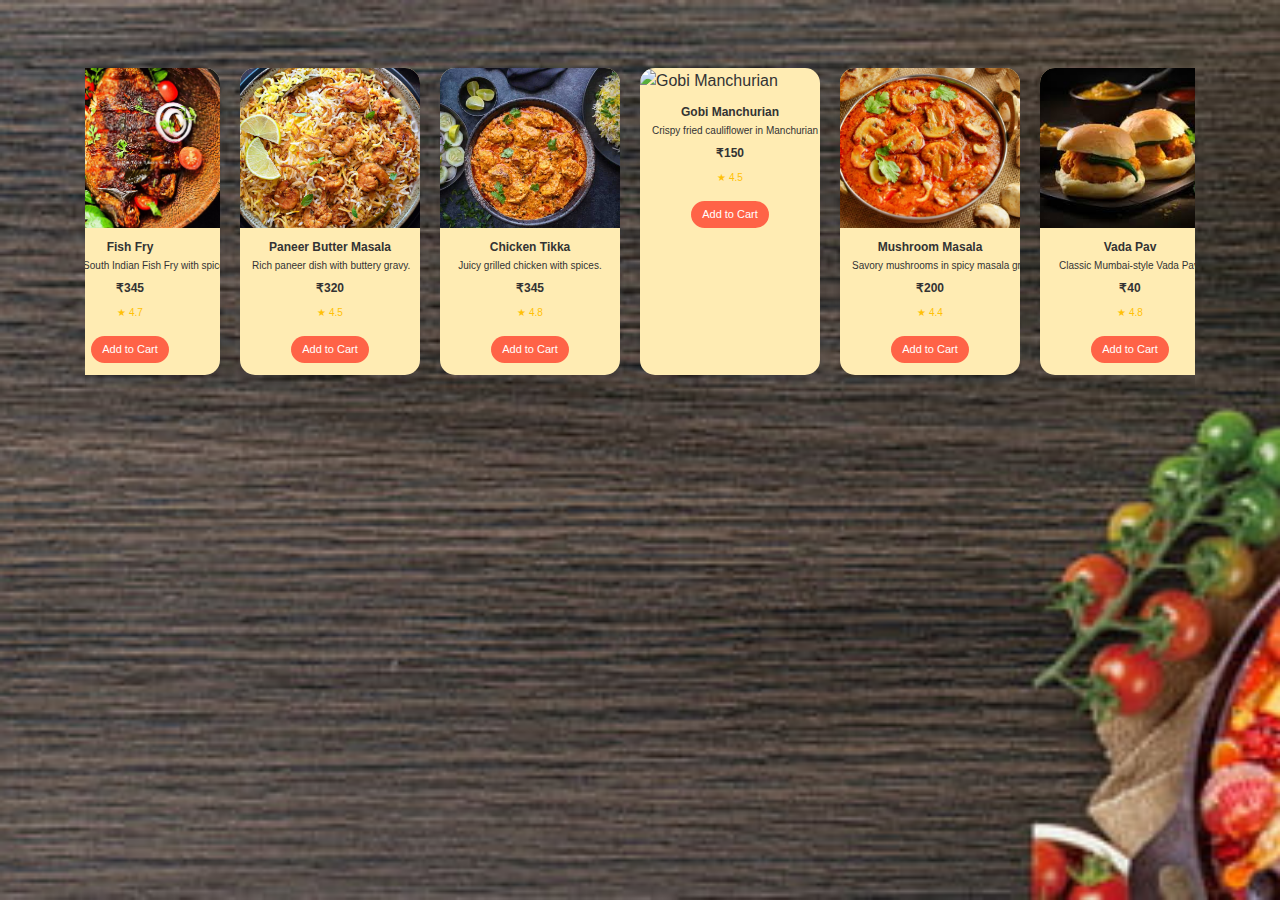
==== items.html @ 77c0eb19 "second-1" ====
<!DOCTYPE html>
<html lang="en">

<head>
    <meta charset="UTF-8">
    <meta name="viewport" content="width=device-width, initial-scale=1.0">
    <title>Scrollable Menu with Animation</title>
    <link rel="stylesheet" href="https://stackpath.bootstrapcdn.com/bootstrap/4.5.2/css/bootstrap.min.css">
    <style>
        body {
            background: url('background-3.jpg') no-repeat center center fixed;
            background-size: cover;
            font-family: Arial, sans-serif;
            color: #333;
        }
        
        .overlay {
            position: absolute;
            top: 0;
            left: 0;
            width: 100%;
            height: 100%;
            background-color: rgba(255, 255, 255, 0.7);
            z-index: -1;
        }
        
        .scroll-container {
            display: flex;
            justify-content: center;
            overflow-x: auto;
            width: 100%;
            max-width: 100%;
            padding: 20px 0;
            white-space: nowrap;
        }
        
        .scroll-content {
            display: inline-flex;
            animation: scroll-left 20s linear infinite;
        }
        
        .scroll-container:hover .scroll-content {
            animation-play-state: paused;
        }
        
        @keyframes scroll-left {
            0% {
                transform: translateX(100%);
            }
            100% {
                transform: translateX(-100%);
            }
        }
        
        .card {
            display: inline-block;
            border: none;
            border-radius: 15px;
            overflow: hidden;
            box-shadow: 0 8px 16px rgba(0, 0, 0, 0.15);
            width: 180px;
            margin-right: 20px;
            background: #FFECB3;
            transition: transform 0.3s;
        }
        
        .card:hover {
            transform: scale(1.05);
        }
        
        .card-img-top {
            height: 160px;
            object-fit: cover;
        }
        
        .card-body {
            color: #333;
            text-align: center;
            padding: 12px;
        }
        
        .card-title {
            font-size: 12px;
            font-weight: 600;
            margin-bottom: 4px;
        }
        
        .card-text {
            font-size: 10px;
            margin-bottom: 6px;
        }
        
        .price {
            font-weight: bold;
            font-size: 12px;
            color: #333;
            margin-bottom: 8px;
        }
        
        .rating {
            color: #FFC107;
            font-size: 10px;
            margin-top: 4px;
        }
        
        .btn-custom {
            background-color: #FF6347;
            color: #fff;
            border-radius: 20px;
            padding: 4px 10px;
            font-size: 11px;
            transition: background-color 0.3s;
        }
        
        .btn-custom:hover {
            background-color: #ff4b3a;
        }
    </style>

</head>

<body>
    <div class="container my-5">
        <div class="scroll-container">
            <div class="scroll-content">
                <!-- Card 1 -->
                <div class="card">
                    <img src="cb.jpg" class="card-img-top" alt="Chicken Biryani">
                    <div class="card-body">
                        <h5 class="card-title">Chicken Biryani</h5>
                        <p class="card-text">Delicious South Indian Biryani with spices.</p>
                        <p class="price">₹280</p>
                        <p class="rating">★ 4.5</p>
                        <button class="btn btn-custom">Add to Cart</button>
                    </div>
                </div>
                <!-- Card 2 -->
                <div class="card">
                    <img src="fish.jpg" class="card-img-top" alt="Fish Fry">
                    <div class="card-body">
                        <h5 class="card-title">Fish Fry</h5>
                        <p class="card-text">Crispy South Indian Fish Fry with spices.</p>
                        <p class="price">₹345</p>
                        <p class="rating">★ 4.7</p>
                        <button class="btn btn-custom">Add to Cart</button>
                    </div>
                </div>
                <!-- Card 3 -->
                <div class="card">
                    <img src="pb.jpg" class="card-img-top" alt="Paneer Butter Masala">
                    <div class="card-body">
                        <h5 class="card-title">Paneer Butter Masala</h5>
                        <p class="card-text">Rich paneer dish with buttery gravy.</p>
                        <p class="price">₹320</p>
                        <p class="rating">★ 4.5</p>
                        <button class="btn btn-custom">Add to Cart</button>
                    </div>
                </div>
                <!-- Card 4 -->
                <div class="card">
                    <img src="tikka.jpg" class="card-img-top" alt="Chicken Tikka">
                    <div class="card-body">
                        <h5 class="card-title">Chicken Tikka</h5>
                        <p class="card-text">Juicy grilled chicken with spices.</p>
                        <p class="price">₹345</p>
                        <p class="rating">★ 4.8</p>
                        <button class="btn btn-custom">Add to Cart</button>
                    </div>
                </div>
                <!-- Card 5 -->
                <div class="card">
                    <img src="gobi.jpg" class="card-img-top" alt="Gobi Manchurian">
                    <div class="card-body">
                        <h5 class="card-title">Gobi Manchurian</h5>
                        <p class="card-text">Crispy fried cauliflower in Manchurian sauce.</p>
                        <p class="price">₹150</p>
                        <p class="rating">★ 4.5</p>
                        <button class="btn btn-custom">Add to Cart</button>
                    </div>
                </div>
                <!-- Card 6 -->
                <div class="card">
                    <img src="mushroom.jpg" class="card-img-top" alt="Mushroom Masala">
                    <div class="card-body">
                        <h5 class="card-title">Mushroom Masala</h5>
                        <p class="card-text">Savory mushrooms in spicy masala gravy.</p>
                        <p class="price">₹200</p>
                        <p class="rating">★ 4.4</p>
                        <button class="btn btn-custom">Add to Cart</button>
                    </div>
                </div>
                <!-- Card 7 -->
                <div class="card">
                    <img src="vada-pav.jpg" class="card-img-top" alt="Vada Pav">
                    <div class="card-body">
                        <h5 class="card-title">Vada Pav</h5>
                        <p class="card-text">Classic Mumbai-style Vada Pav.</p>
                        <p class="price">₹40</p>
                        <p class="rating">★ 4.8</p>
                        <button class="btn btn-custom">Add to Cart</button>
                    </div>
                </div>
                <!-- Card 8 -->
                <div class="card">
                    <img src="paneer.jpg" class="card-img-top" alt="Paneer Butter Masala">
                    <div class="card-body">
                        <h5 class="card-title">Paneer Butter Masala</h5>
                        <p class="card-text">Tasty Paneer Butter Masala blended with spices.</p>
                        <p class="price">₹229</p>
                        <p class="rating">★ 4.4</p>
                        <button class="btn btn-custom">Add to Cart</button>
                    </div>
                </div>
            </div>
        </div>
    </div>
</body>

</html>
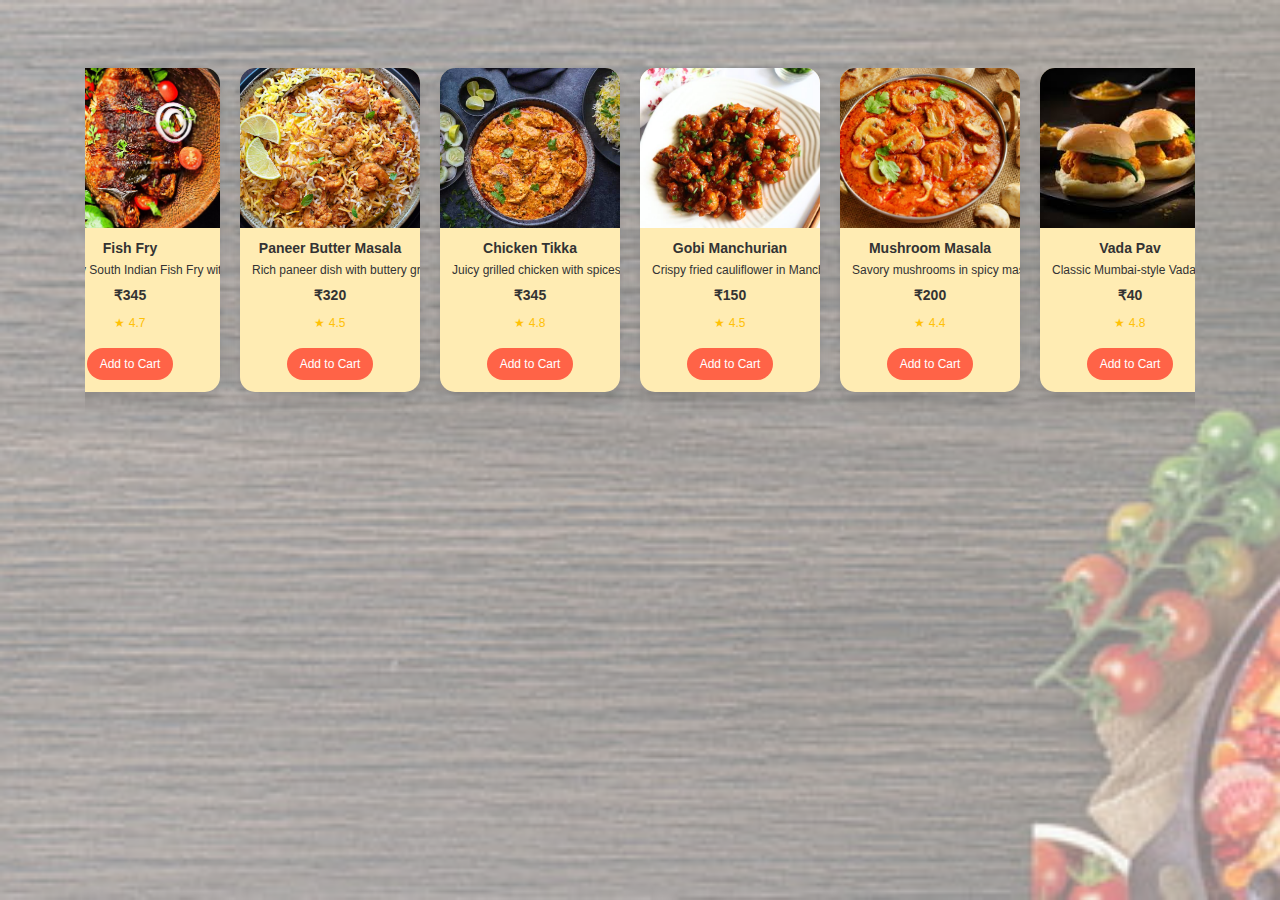
==== commit fa95c52c: "final" ====
--- a/items.html
+++ b/items.html
@@ -20,7 +20,7 @@
             left: 0;
             width: 100%;
             height: 100%;
-            background-color: rgba(255, 255, 255, 0.7);
+            background-color: rgba(255, 255, 255, 0.5);
             z-index: -1;
         }
         
@@ -32,11 +32,12 @@
             max-width: 100%;
             padding: 20px 0;
             white-space: nowrap;
+            scrollbar-width: thin;
         }
         
         .scroll-content {
             display: inline-flex;
-            animation: scroll-left 20s linear infinite;
+            animation: scroll-left 15s linear infinite;
         }
         
         .scroll-container:hover .scroll-content {
@@ -80,26 +81,26 @@
         }
         
         .card-title {
-            font-size: 12px;
+            font-size: 14px;
             font-weight: 600;
             margin-bottom: 4px;
         }
         
         .card-text {
-            font-size: 10px;
+            font-size: 12px;
             margin-bottom: 6px;
         }
         
         .price {
             font-weight: bold;
-            font-size: 12px;
+            font-size: 14px;
             color: #333;
             margin-bottom: 8px;
         }
         
         .rating {
             color: #FFC107;
-            font-size: 10px;
+            font-size: 12px;
             margin-top: 4px;
         }
         
@@ -107,8 +108,8 @@
             background-color: #FF6347;
             color: #fff;
             border-radius: 20px;
-            padding: 4px 10px;
-            font-size: 11px;
+            padding: 6px 12px;
+            font-size: 12px;
             transition: background-color 0.3s;
         }
         
@@ -120,6 +121,7 @@
 </head>
 
 <body>
+    <div class="overlay"></div>
     <div class="container my-5">
         <div class="scroll-container">
             <div class="scroll-content">
@@ -169,7 +171,7 @@
                 </div>
                 <!-- Card 5 -->
                 <div class="card">
-                    <img src="gobi.jpg" class="card-img-top" alt="Gobi Manchurian">
+                    <img src="Gobi.jpg" class="card-img-top" alt="Gobi Manchurian">
                     <div class="card-body">
                         <h5 class="card-title">Gobi Manchurian</h5>
                         <p class="card-text">Crispy fried cauliflower in Manchurian sauce.</p>
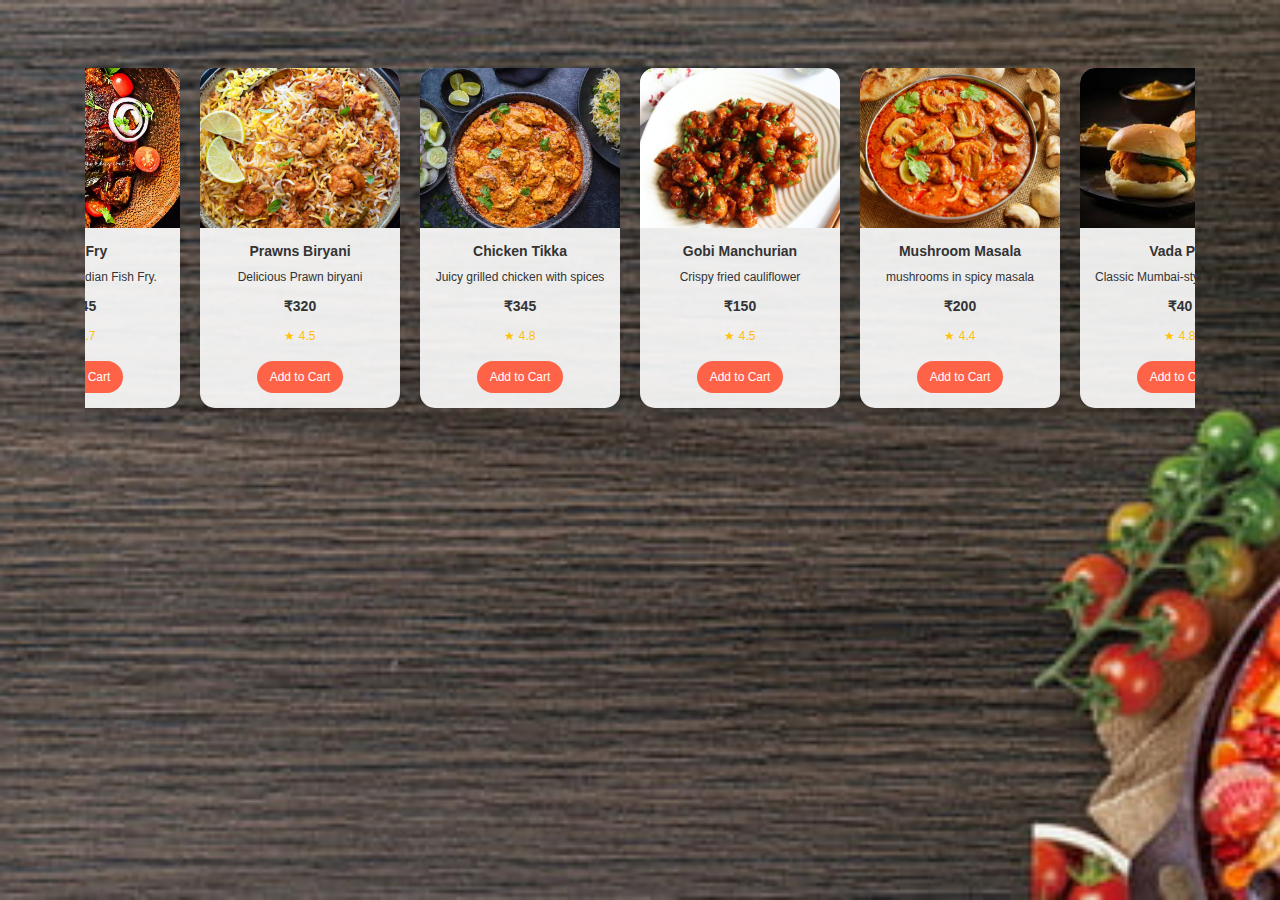
==== commit 37666f1d: "final1" ====
--- a/items.html
+++ b/items.html
@@ -14,16 +14,6 @@
             color: #333;
         }
         
-        .overlay {
-            position: absolute;
-            top: 0;
-            left: 0;
-            width: 100%;
-            height: 100%;
-            background-color: rgba(255, 255, 255, 0.5);
-            z-index: -1;
-        }
-        
         .scroll-container {
             display: flex;
             justify-content: center;
@@ -37,7 +27,7 @@
         
         .scroll-content {
             display: inline-flex;
-            animation: scroll-left 15s linear infinite;
+            animation: scroll-left 18s linear infinite;
         }
         
         .scroll-container:hover .scroll-content {
@@ -59,14 +49,15 @@
             border-radius: 15px;
             overflow: hidden;
             box-shadow: 0 8px 16px rgba(0, 0, 0, 0.15);
-            width: 180px;
+            width: 200px;
             margin-right: 20px;
-            background: #FFECB3;
-            transition: transform 0.3s;
+            background: rgba(255, 255, 255, 0.9);
+            transition: transform 0.5s, background 0.3s;
         }
         
         .card:hover {
             transform: scale(1.05);
+            background: rgba(255, 255, 255, 1);
         }
         
         .card-img-top {
@@ -77,25 +68,25 @@
         .card-body {
             color: #333;
             text-align: center;
-            padding: 12px;
+            padding: 15px;
         }
         
         .card-title {
             font-size: 14px;
             font-weight: 600;
-            margin-bottom: 4px;
+            margin-bottom: 8px;
         }
         
         .card-text {
             font-size: 12px;
-            margin-bottom: 6px;
+            margin-bottom: 10px;
         }
         
         .price {
             font-weight: bold;
             font-size: 14px;
             color: #333;
-            margin-bottom: 8px;
+            margin-bottom: 10px;
         }
         
         .rating {
@@ -117,11 +108,9 @@
             background-color: #ff4b3a;
         }
     </style>
-
 </head>
 
 <body>
-    <div class="overlay"></div>
     <div class="container my-5">
         <div class="scroll-container">
             <div class="scroll-content">
@@ -130,7 +119,7 @@
                     <img src="cb.jpg" class="card-img-top" alt="Chicken Biryani">
                     <div class="card-body">
                         <h5 class="card-title">Chicken Biryani</h5>
-                        <p class="card-text">Delicious South Indian Biryani with spices.</p>
+                        <p class="card-text">Delicious South Indian Biryani.</p>
                         <p class="price">₹280</p>
                         <p class="rating">★ 4.5</p>
                         <button class="btn btn-custom">Add to Cart</button>
@@ -141,7 +130,7 @@
                     <img src="fish.jpg" class="card-img-top" alt="Fish Fry">
                     <div class="card-body">
                         <h5 class="card-title">Fish Fry</h5>
-                        <p class="card-text">Crispy South Indian Fish Fry with spices.</p>
+                        <p class="card-text">Crispy South Indian Fish Fry.</p>
                         <p class="price">₹345</p>
                         <p class="rating">★ 4.7</p>
                         <button class="btn btn-custom">Add to Cart</button>
@@ -149,10 +138,10 @@
                 </div>
                 <!-- Card 3 -->
                 <div class="card">
-                    <img src="pb.jpg" class="card-img-top" alt="Paneer Butter Masala">
-                    <div class="card-body">
-                        <h5 class="card-title">Paneer Butter Masala</h5>
-                        <p class="card-text">Rich paneer dish with buttery gravy.</p>
+                    <img src="pb.jpg" class="card-img-top" alt="Prawns Biryani">
+                    <div class="card-body">
+                        <h5 class="card-title">Prawns Biryani</h5>
+                        <p class="card-text">Delicious Prawn biryani</p>
                         <p class="price">₹320</p>
                         <p class="rating">★ 4.5</p>
                         <button class="btn btn-custom">Add to Cart</button>
@@ -163,7 +152,7 @@
                     <img src="tikka.jpg" class="card-img-top" alt="Chicken Tikka">
                     <div class="card-body">
                         <h5 class="card-title">Chicken Tikka</h5>
-                        <p class="card-text">Juicy grilled chicken with spices.</p>
+                        <p class="card-text">Juicy grilled chicken with spices</p>
                         <p class="price">₹345</p>
                         <p class="rating">★ 4.8</p>
                         <button class="btn btn-custom">Add to Cart</button>
@@ -174,7 +163,7 @@
                     <img src="Gobi.jpg" class="card-img-top" alt="Gobi Manchurian">
                     <div class="card-body">
                         <h5 class="card-title">Gobi Manchurian</h5>
-                        <p class="card-text">Crispy fried cauliflower in Manchurian sauce.</p>
+                        <p class="card-text">Crispy fried cauliflower</p>
                         <p class="price">₹150</p>
                         <p class="rating">★ 4.5</p>
                         <button class="btn btn-custom">Add to Cart</button>
@@ -185,7 +174,7 @@
                     <img src="mushroom.jpg" class="card-img-top" alt="Mushroom Masala">
                     <div class="card-body">
                         <h5 class="card-title">Mushroom Masala</h5>
-                        <p class="card-text">Savory mushrooms in spicy masala gravy.</p>
+                        <p class="card-text">mushrooms in spicy masala</p>
                         <p class="price">₹200</p>
                         <p class="rating">★ 4.4</p>
                         <button class="btn btn-custom">Add to Cart</button>
@@ -207,7 +196,7 @@
                     <img src="paneer.jpg" class="card-img-top" alt="Paneer Butter Masala">
                     <div class="card-body">
                         <h5 class="card-title">Paneer Butter Masala</h5>
-                        <p class="card-text">Tasty Paneer Butter Masala blended with spices.</p>
+                        <p class="card-text">Paneer blended with spices.</p>
                         <p class="price">₹229</p>
                         <p class="rating">★ 4.4</p>
                         <button class="btn btn-custom">Add to Cart</button>
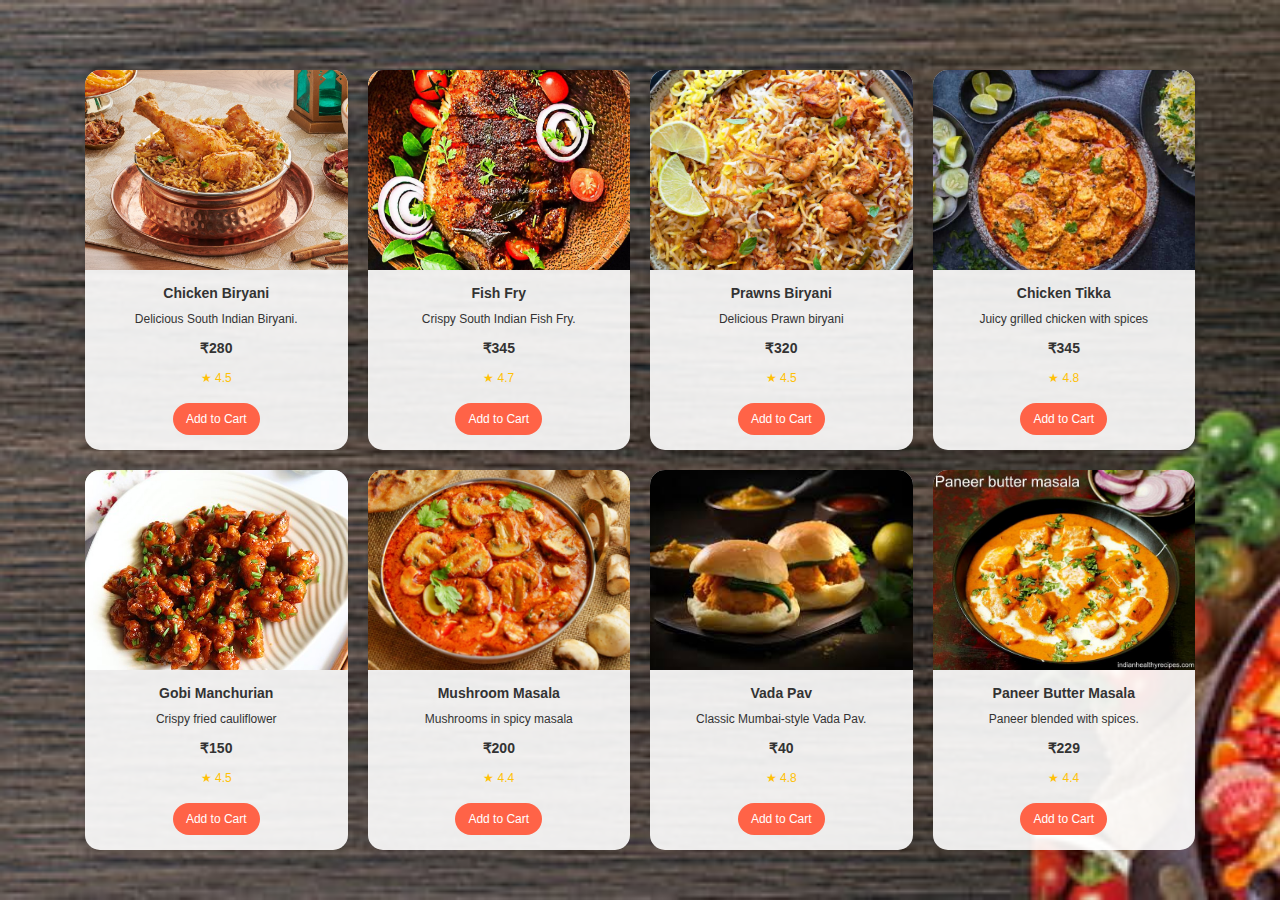
==== commit 3505879f: "final2" ====
--- a/items.html
+++ b/items.html
@@ -4,7 +4,7 @@
 <head>
     <meta charset="UTF-8">
     <meta name="viewport" content="width=device-width, initial-scale=1.0">
-    <title>Scrollable Menu with Animation</title>
+    <title>Menu with Cards</title>
     <link rel="stylesheet" href="https://stackpath.bootstrapcdn.com/bootstrap/4.5.2/css/bootstrap.min.css">
     <style>
         body {
@@ -14,55 +14,36 @@
             color: #333;
         }
         
-        .scroll-container {
-            display: flex;
-            justify-content: center;
-            overflow-x: auto;
-            width: 100%;
-            max-width: 100%;
-            padding: 20px 0;
-            white-space: nowrap;
-            scrollbar-width: thin;
+        .container {
+            margin-top: 50px;
         }
         
-        .scroll-content {
-            display: inline-flex;
-            animation: scroll-left 18s linear infinite;
-        }
-        
-        .scroll-container:hover .scroll-content {
-            animation-play-state: paused;
-        }
-        
-        @keyframes scroll-left {
-            0% {
-                transform: translateX(100%);
-            }
-            100% {
-                transform: translateX(-100%);
-            }
+        .card-container {
+            display: grid;
+            grid-template-columns: repeat(4, 1fr);
+            /* Four columns */
+            gap: 20px;
+            /* Space between cards */
+            padding: 20px 0;
         }
         
         .card {
-            display: inline-block;
             border: none;
             border-radius: 15px;
             overflow: hidden;
             box-shadow: 0 8px 16px rgba(0, 0, 0, 0.15);
-            width: 200px;
-            margin-right: 20px;
             background: rgba(255, 255, 255, 0.9);
-            transition: transform 0.5s, background 0.3s;
-        }
-        
-        .card:hover {
-            transform: scale(1.05);
-            background: rgba(255, 255, 255, 1);
+            height: 100%;
+            /* Ensure cards fill the space vertically */
         }
         
         .card-img-top {
-            height: 160px;
+            width: 100%;
+            /* Ensure the image takes up the full width */
+            height: 200px;
+            /* Adjusted height for images */
             object-fit: cover;
+            /* Ensure the image aspect ratio is maintained */
         }
         
         .card-body {
@@ -111,96 +92,101 @@
 </head>
 
 <body>
-    <div class="container my-5">
-        <div class="scroll-container">
-            <div class="scroll-content">
-                <!-- Card 1 -->
-                <div class="card">
-                    <img src="cb.jpg" class="card-img-top" alt="Chicken Biryani">
-                    <div class="card-body">
-                        <h5 class="card-title">Chicken Biryani</h5>
-                        <p class="card-text">Delicious South Indian Biryani.</p>
-                        <p class="price">₹280</p>
-                        <p class="rating">★ 4.5</p>
-                        <button class="btn btn-custom">Add to Cart</button>
-                    </div>
+    <div class="container">
+        <div class="card-container">
+            <!-- Card 1 -->
+            <div class="card">
+                <img src="cb.jpg" class="card-img-top" alt="Chicken Biryani">
+                <div class="card-body">
+                    <h5 class="card-title">Chicken Biryani</h5>
+                    <p class="card-text">Delicious South Indian Biryani.</p>
+                    <p class="price">₹280</p>
+                    <p class="rating">★ 4.5</p>
+                    <button class="btn btn-custom">Add to Cart</button>
                 </div>
-                <!-- Card 2 -->
-                <div class="card">
-                    <img src="fish.jpg" class="card-img-top" alt="Fish Fry">
-                    <div class="card-body">
-                        <h5 class="card-title">Fish Fry</h5>
-                        <p class="card-text">Crispy South Indian Fish Fry.</p>
-                        <p class="price">₹345</p>
-                        <p class="rating">★ 4.7</p>
-                        <button class="btn btn-custom">Add to Cart</button>
-                    </div>
+            </div>
+
+            <!-- Card 2 -->
+            <div class="card">
+                <img src="fish.jpg" class="card-img-top" alt="Fish Fry">
+                <div class="card-body">
+                    <h5 class="card-title">Fish Fry</h5>
+                    <p class="card-text">Crispy South Indian Fish Fry.</p>
+                    <p class="price">₹345</p>
+                    <p class="rating">★ 4.7</p>
+                    <button class="btn btn-custom">Add to Cart</button>
                 </div>
-                <!-- Card 3 -->
-                <div class="card">
-                    <img src="pb.jpg" class="card-img-top" alt="Prawns Biryani">
-                    <div class="card-body">
-                        <h5 class="card-title">Prawns Biryani</h5>
-                        <p class="card-text">Delicious Prawn biryani</p>
-                        <p class="price">₹320</p>
-                        <p class="rating">★ 4.5</p>
-                        <button class="btn btn-custom">Add to Cart</button>
-                    </div>
+            </div>
+
+            <!-- Card 3 -->
+            <div class="card">
+                <img src="pb.jpg" class="card-img-top" alt="Prawns Biryani">
+                <div class="card-body">
+                    <h5 class="card-title">Prawns Biryani</h5>
+                    <p class="card-text">Delicious Prawn biryani</p>
+                    <p class="price">₹320</p>
+                    <p class="rating">★ 4.5</p>
+                    <button class="btn btn-custom">Add to Cart</button>
                 </div>
-                <!-- Card 4 -->
-                <div class="card">
-                    <img src="tikka.jpg" class="card-img-top" alt="Chicken Tikka">
-                    <div class="card-body">
-                        <h5 class="card-title">Chicken Tikka</h5>
-                        <p class="card-text">Juicy grilled chicken with spices</p>
-                        <p class="price">₹345</p>
-                        <p class="rating">★ 4.8</p>
-                        <button class="btn btn-custom">Add to Cart</button>
-                    </div>
+            </div>
+
+            <!-- Card 4 -->
+            <div class="card">
+                <img src="tikka.jpg" class="card-img-top" alt="Chicken Tikka">
+                <div class="card-body">
+                    <h5 class="card-title">Chicken Tikka</h5>
+                    <p class="card-text">Juicy grilled chicken with spices</p>
+                    <p class="price">₹345</p>
+                    <p class="rating">★ 4.8</p>
+                    <button class="btn btn-custom">Add to Cart</button>
                 </div>
-                <!-- Card 5 -->
-                <div class="card">
-                    <img src="Gobi.jpg" class="card-img-top" alt="Gobi Manchurian">
-                    <div class="card-body">
-                        <h5 class="card-title">Gobi Manchurian</h5>
-                        <p class="card-text">Crispy fried cauliflower</p>
-                        <p class="price">₹150</p>
-                        <p class="rating">★ 4.5</p>
-                        <button class="btn btn-custom">Add to Cart</button>
-                    </div>
+            </div>
+
+            <!-- Card 5 -->
+            <div class="card">
+                <img src="Gobi.jpg" class="card-img-top" alt="Gobi Manchurian">
+                <div class="card-body">
+                    <h5 class="card-title">Gobi Manchurian</h5>
+                    <p class="card-text">Crispy fried cauliflower</p>
+                    <p class="price">₹150</p>
+                    <p class="rating">★ 4.5</p>
+                    <button class="btn btn-custom">Add to Cart</button>
                 </div>
-                <!-- Card 6 -->
-                <div class="card">
-                    <img src="mushroom.jpg" class="card-img-top" alt="Mushroom Masala">
-                    <div class="card-body">
-                        <h5 class="card-title">Mushroom Masala</h5>
-                        <p class="card-text">mushrooms in spicy masala</p>
-                        <p class="price">₹200</p>
-                        <p class="rating">★ 4.4</p>
-                        <button class="btn btn-custom">Add to Cart</button>
-                    </div>
+            </div>
+
+            <!-- Card 6 -->
+            <div class="card">
+                <img src="mushroom.jpg" class="card-img-top" alt="Mushroom Masala">
+                <div class="card-body">
+                    <h5 class="card-title">Mushroom Masala</h5>
+                    <p class="card-text">Mushrooms in spicy masala</p>
+                    <p class="price">₹200</p>
+                    <p class="rating">★ 4.4</p>
+                    <button class="btn btn-custom">Add to Cart</button>
                 </div>
-                <!-- Card 7 -->
-                <div class="card">
-                    <img src="vada-pav.jpg" class="card-img-top" alt="Vada Pav">
-                    <div class="card-body">
-                        <h5 class="card-title">Vada Pav</h5>
-                        <p class="card-text">Classic Mumbai-style Vada Pav.</p>
-                        <p class="price">₹40</p>
-                        <p class="rating">★ 4.8</p>
-                        <button class="btn btn-custom">Add to Cart</button>
-                    </div>
+            </div>
+
+            <!-- Card 7 -->
+            <div class="card">
+                <img src="vada-pav.jpg" class="card-img-top" alt="Vada Pav">
+                <div class="card-body">
+                    <h5 class="card-title">Vada Pav</h5>
+                    <p class="card-text">Classic Mumbai-style Vada Pav.</p>
+                    <p class="price">₹40</p>
+                    <p class="rating">★ 4.8</p>
+                    <button class="btn btn-custom">Add to Cart</button>
                 </div>
-                <!-- Card 8 -->
-                <div class="card">
-                    <img src="paneer.jpg" class="card-img-top" alt="Paneer Butter Masala">
-                    <div class="card-body">
-                        <h5 class="card-title">Paneer Butter Masala</h5>
-                        <p class="card-text">Paneer blended with spices.</p>
-                        <p class="price">₹229</p>
-                        <p class="rating">★ 4.4</p>
-                        <button class="btn btn-custom">Add to Cart</button>
-                    </div>
+            </div>
+
+            <!-- Card 8 -->
+            <div class="card">
+                <img src="paneer.jpg" class="card-img-top" alt="Paneer Butter Masala">
+                <div class="card-body">
+                    <h5 class="card-title">Paneer Butter Masala</h5>
+                    <p class="card-text">Paneer blended with spices.</p>
+                    <p class="price">₹229</p>
+                    <p class="rating">★ 4.4</p>
+                    <button class="btn btn-custom">Add to Cart</button>
                 </div>
             </div>
         </div>
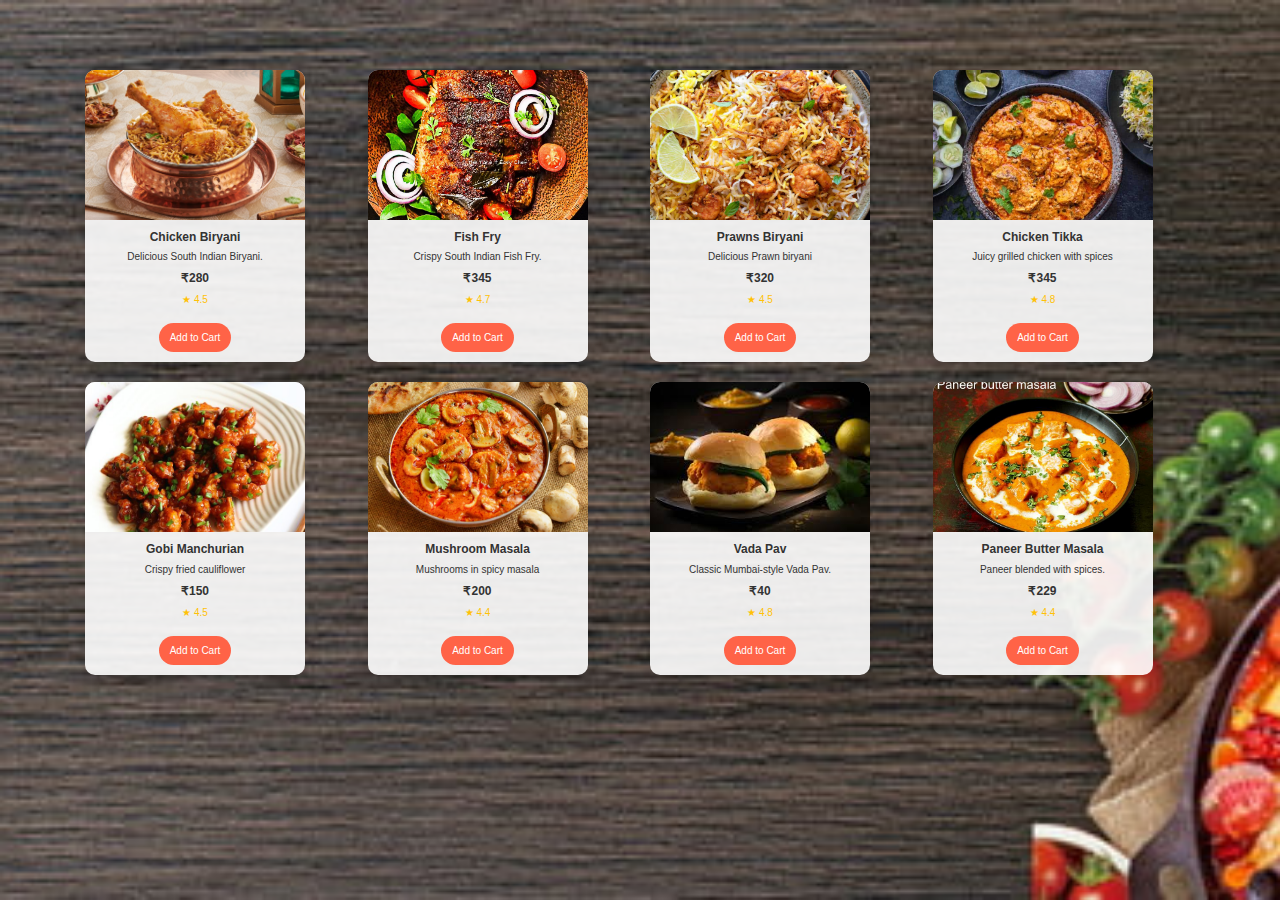
==== commit b6848e16: "final3" ====
--- a/items.html
+++ b/items.html
@@ -29,59 +29,67 @@
         
         .card {
             border: none;
-            border-radius: 15px;
+            border-radius: 10px;
+            /* Smaller border radius */
             overflow: hidden;
             box-shadow: 0 8px 16px rgba(0, 0, 0, 0.15);
             background: rgba(255, 255, 255, 0.9);
             height: 100%;
-            /* Ensure cards fill the space vertically */
+            width: 220px;
+            /* Reduced width for smaller cards */
         }
         
         .card-img-top {
             width: 100%;
-            /* Ensure the image takes up the full width */
-            height: 200px;
-            /* Adjusted height for images */
+            height: 150px;
+            /* Smaller height for images */
             object-fit: cover;
-            /* Ensure the image aspect ratio is maintained */
+            /* Ensure image maintains aspect ratio */
         }
         
         .card-body {
             color: #333;
             text-align: center;
-            padding: 15px;
+            padding: 10px;
+            /* Reduced padding */
         }
         
         .card-title {
-            font-size: 14px;
+            font-size: 12px;
+            /* Smaller font size */
             font-weight: 600;
-            margin-bottom: 8px;
+            margin-bottom: 5px;
         }
         
         .card-text {
-            font-size: 12px;
-            margin-bottom: 10px;
+            font-size: 10px;
+            /* Smaller font size */
+            margin-bottom: 5px;
         }
         
         .price {
             font-weight: bold;
-            font-size: 14px;
+            font-size: 12px;
+            /* Smaller font size */
             color: #333;
-            margin-bottom: 10px;
+            margin-bottom: 5px;
         }
         
         .rating {
             color: #FFC107;
-            font-size: 12px;
-            margin-top: 4px;
+            font-size: 10px;
+            /* Smaller font size */
+            margin-top: 3px;
         }
         
         .btn-custom {
             background-color: #FF6347;
             color: #fff;
             border-radius: 20px;
-            padding: 6px 12px;
-            font-size: 12px;
+            padding: 6px 10px;
+            /* Reduced padding */
+            font-size: 10px;
+            /* Smaller font size */
             transition: background-color 0.3s;
         }
         
